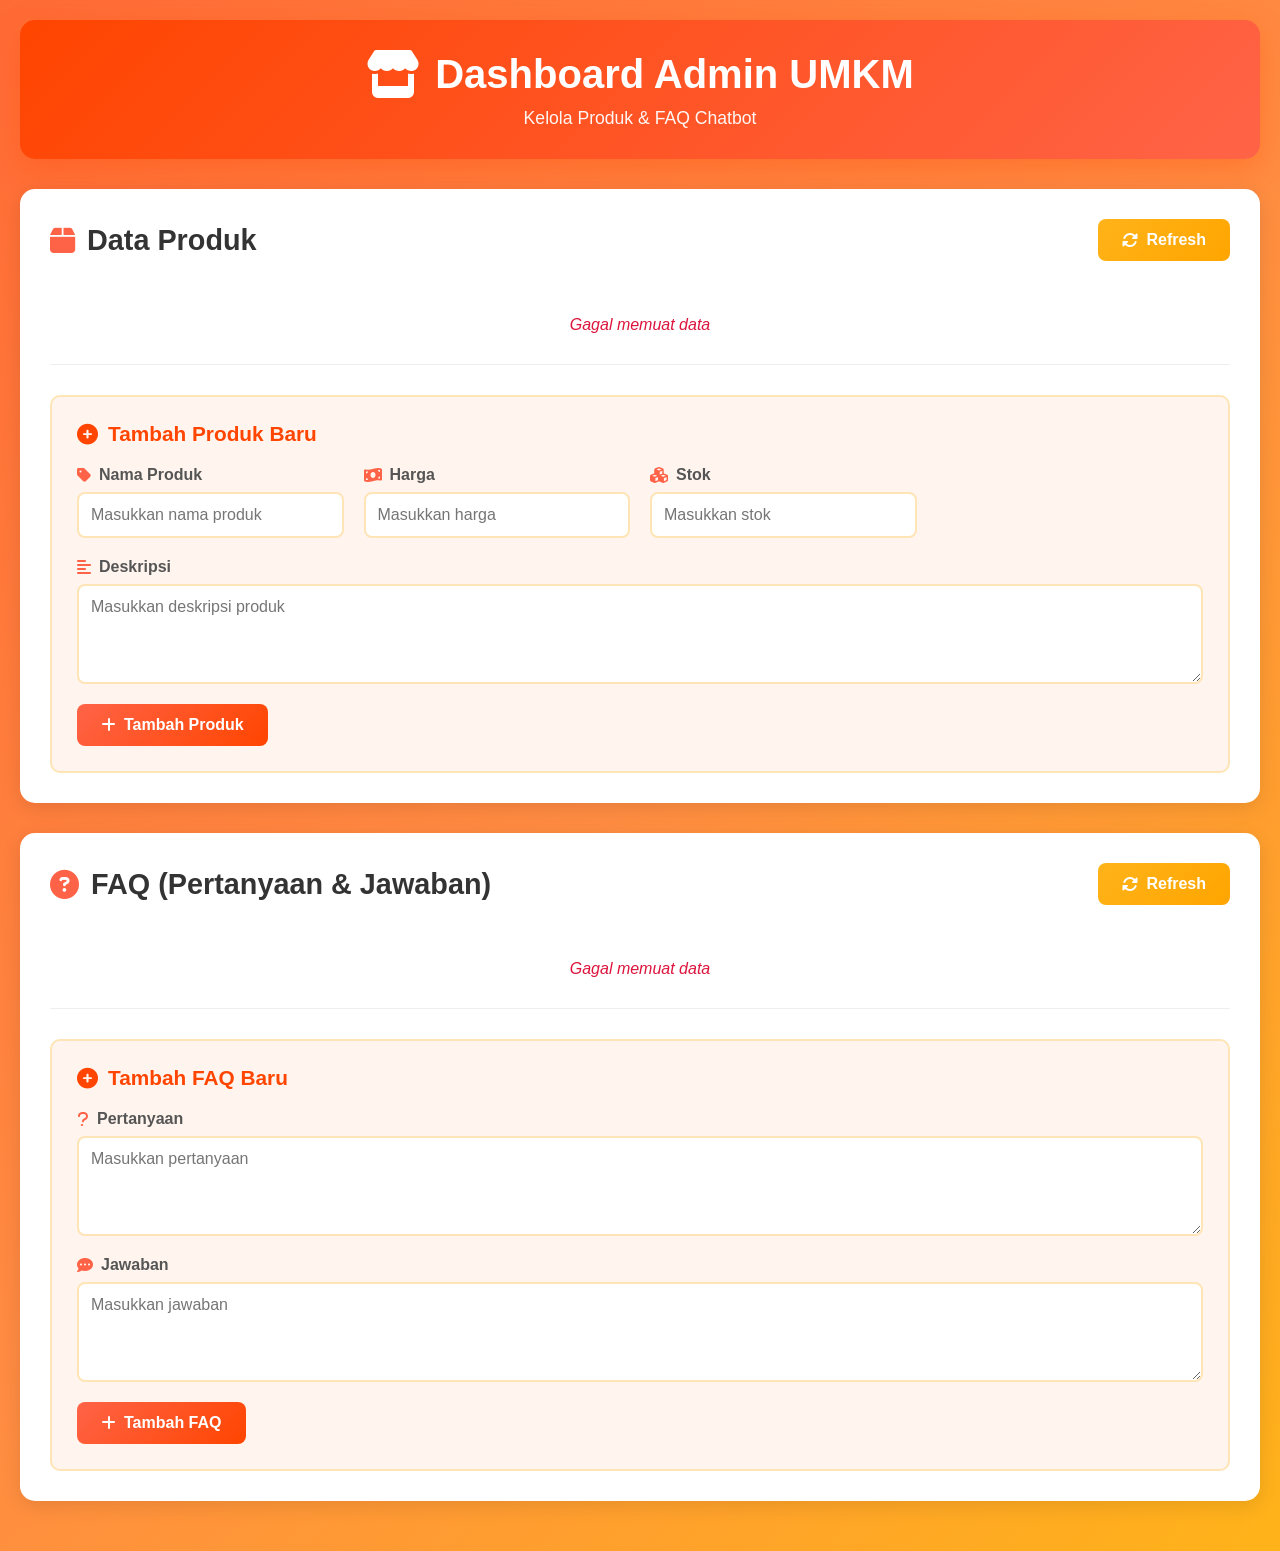
==== web/dashboard.html @ 99bf6e07 "commit" ====
<!DOCTYPE html>
<html lang="id">

<head>
    <meta charset="UTF-8">
    <meta name="viewport" content="width=device-width, initial-scale=1.0">
    <title>Dashboard Admin UMKM</title>
    <link rel="stylesheet" href="/web/static/style.css">
    <link rel="stylesheet" href="https://cdnjs.cloudflare.com/ajax/libs/font-awesome/6.4.0/css/all.min.css">
</head>

<body>
    <div class="container">
        <header class="header">
            <div class="header-content">
                <i class="fas fa-store"></i>
                <h1>Dashboard Admin UMKM</h1>
            </div>
            <p class="subtitle">Kelola Produk & FAQ Chatbot</p>
        </header>

        <!-- PRODUK -->
        <div class="card">
            <div class="card-header">
                <div class="card-title">
                    <i class="fas fa-box"></i>
                    <h2>Data Produk</h2>
                </div>
                <button class="btn btn-refresh" onclick="loadProduk()">
                    <i class="fas fa-sync-alt"></i> Refresh
                </button>
            </div>

            <div class="table-container">
                <table id="produkTable"></table>
            </div>

            <div class="form-section">
                <h3><i class="fas fa-plus-circle"></i> Tambah Produk Baru</h3>
                <div class="form-grid">
                    <div class="form-group">
                        <label><i class="fas fa-tag"></i> Nama Produk</label>
                        <input id="p_nama" type="text" placeholder="Masukkan nama produk">
                    </div>
                    <div class="form-group">
                        <label><i class="fas fa-money-bill-wave"></i> Harga</label>
                        <input id="p_harga" type="number" placeholder="Masukkan harga">
                    </div>
                    <div class="form-group">
                        <label><i class="fas fa-cubes"></i> Stok</label>
                        <input id="p_stok" type="number" placeholder="Masukkan stok">
                    </div>
                    <div class="form-group full-width">
                        <label><i class="fas fa-align-left"></i> Deskripsi</label>
                        <textarea id="p_desc" placeholder="Masukkan deskripsi produk"></textarea>
                    </div>
                </div>
                <button class="btn btn-primary" onclick="tambahProduk()">
                    <i class="fas fa-plus"></i> Tambah Produk
                </button>
            </div>
        </div>

        <!-- FAQ -->
        <div class="card">
            <div class="card-header">
                <div class="card-title">
                    <i class="fas fa-question-circle"></i>
                    <h2>FAQ (Pertanyaan & Jawaban)</h2>
                </div>
                <button class="btn btn-refresh" onclick="loadFAQ()">
                    <i class="fas fa-sync-alt"></i> Refresh
                </button>
            </div>

            <div class="table-container">
                <table id="faqTable"></table>
            </div>

            <div class="form-section">
                <h3><i class="fas fa-plus-circle"></i> Tambah FAQ Baru</h3>
                <div class="form-grid">
                    <div class="form-group full-width">
                        <label><i class="fas fa-question"></i> Pertanyaan</label>
                        <textarea id="f_q" placeholder="Masukkan pertanyaan"></textarea>
                    </div>
                    <div class="form-group full-width">
                        <label><i class="fas fa-comment-dots"></i> Jawaban</label>
                        <textarea id="f_a" placeholder="Masukkan jawaban"></textarea>
                    </div>
                </div>
                <button class="btn btn-primary" onclick="tambahFAQ()">
                    <i class="fas fa-plus"></i> Tambah FAQ
                </button>
            </div>
        </div>
    </div>

    <script>
        // Load data on page load
        window.addEventListener('DOMContentLoaded', () => {
            loadProduk();
            loadFAQ();
        });

        function loadProduk() {
            fetch("/admin/get")
                .then(r => r.json())
                .then(data => {
                    let table = `<thead>
                        <tr>
                            <th><i class="fas fa-tag"></i> Nama</th>
                            <th><i class="fas fa-money-bill-wave"></i> Harga</th>
                            <th><i class="fas fa-cubes"></i> Stok</th>
                            <th><i class="fas fa-align-left"></i> Deskripsi</th>
                            <th><i class="fas fa-cog"></i> Aksi</th>
                        </tr>
                    </thead><tbody>`;

                    if (data.produk && data.produk.length > 0) {
                        data.produk.forEach((p, i) => {
                            table += `
                            <tr>
                                <td data-label="Nama">${p.nama}</td>
                                <td data-label="Harga">Rp ${parseInt(p.harga).toLocaleString('id-ID')}</td>
                                <td data-label="Stok">${p.stok}</td>
                                <td data-label="Deskripsi">${p.deskripsi}</td>
                                <td data-label="Aksi">
                                    <button onclick="hapusProduk(${i})" class="btn btn-delete">
                                        <i class="fas fa-trash"></i> Hapus
                                    </button>
                                </td>
                            </tr>`;
                        });
                    } else {
                        table += `<tr><td colspan="5" class="no-data">Belum ada data produk</td></tr>`;
                    }

                    table += `</tbody>`;
                    document.getElementById("produkTable").innerHTML = table;
                })
                .catch(err => {
                    console.error('Error loading produk:', err);
                    document.getElementById("produkTable").innerHTML = 
                        '<tbody><tr><td colspan="5" class="error-data">Gagal memuat data</td></tr></tbody>';
                });
        }

        function tambahProduk() {
            const nama = document.getElementById("p_nama").value;
            const harga = document.getElementById("p_harga").value;
            const stok = document.getElementById("p_stok").value;
            const deskripsi = document.getElementById("p_desc").value;

            if (!nama || !harga || !stok || !deskripsi) {
                alert('Semua field harus diisi!');
                return;
            }

            fetch("/admin/save", {
                method: "POST",
                headers: { "Content-Type": "application/json" },
                body: JSON.stringify({
                    add_produk: { nama, harga, stok, deskripsi }
                })
            }).then(() => {
                loadProduk();
                // Clear form
                document.getElementById("p_nama").value = '';
                document.getElementById("p_harga").value = '';
                document.getElementById("p_stok").value = '';
                document.getElementById("p_desc").value = '';
            });
        }

        function hapusProduk(i) {
            if (confirm('Apakah Anda yakin ingin menghapus produk ini?')) {
                fetch("/admin/save", {
                    method: "POST",
                    headers: { "Content-Type": "application/json" },
                    body: JSON.stringify({ delete_produk: i })
                }).then(() => loadProduk());
            }
        }

        function loadFAQ() {
            fetch("/admin/get")
                .then(r => r.json())
                .then(data => {
                    let table = `<thead>
                        <tr>
                            <th><i class="fas fa-question"></i> Pertanyaan</th>
                            <th><i class="fas fa-comment-dots"></i> Jawaban</th>
                            <th><i class="fas fa-cog"></i> Aksi</th>
                        </tr>
                    </thead><tbody>`;

                    if (data.faq && data.faq.length > 0) {
                        data.faq.forEach((f, i) => {
                            table += `
                            <tr>
                                <td data-label="Pertanyaan">${f.q}</td>
                                <td data-label="Jawaban">${f.a}</td>
                                <td data-label="Aksi">
                                    <button onclick="hapusFAQ(${i})" class="btn btn-delete">
                                        <i class="fas fa-trash"></i> Hapus
                                    </button>
                                </td>
                            </tr>`;
                        });
                    } else {
                        table += `<tr><td colspan="3" class="no-data">Belum ada data FAQ</td></tr>`;
                    }

                    table += `</tbody>`;
                    document.getElementById("faqTable").innerHTML = table;
                })
                .catch(err => {
                    console.error('Error loading FAQ:', err);
                    document.getElementById("faqTable").innerHTML = 
                        '<tbody><tr><td colspan="3" class="error-data">Gagal memuat data</td></tr></tbody>';
                });
        }

        function tambahFAQ() {
            const q = document.getElementById("f_q").value;
            const a = document.getElementById("f_a").value;

            if (!q || !a) {
                alert('Pertanyaan dan jawaban harus diisi!');
                return;
            }

            fetch("/admin/save", {
                method: "POST",
                headers: { "Content-Type": "application/json" },
                body: JSON.stringify({
                    add_faq: { q, a }
                })
            }).then(() => {
                loadFAQ();
                // Clear form
                document.getElementById("f_q").value = '';
                document.getElementById("f_a").value = '';
            });
        }

        function hapusFAQ(i) {
            if (confirm('Apakah Anda yakin ingin menghapus FAQ ini?')) {
                fetch("/admin/save", {
                    method: "POST",
                    headers: { "Content-Type": "application/json" },
                    body: JSON.stringify({ delete_faq: i })
                }).then(() => loadFAQ());
            }
        }
    </script>
</body>

</html>
---- web/static/style.css ----
/* ========================================
   GLOBAL STYLES
   ======================================== */
* {
    margin: 0;
    padding: 0;
    box-sizing: border-box;
}

body {
    font-family: 'Segoe UI', Tahoma, Geneva, Verdana, sans-serif;
    background: linear-gradient(135deg, #FF6B35 0%, #FF8C42 50%, #FFB319 100%);
    min-height: 100vh;
    padding: 20px;
}

/* ========================================
   DASHBOARD ADMIN STYLES
   ======================================== */
.container {
    max-width: 1400px;
    margin: 0 auto;
}

/* Header Dashboard */
.header {
    background: linear-gradient(135deg, #FF4500, #FF6347);
    color: white;
    padding: 30px;
    border-radius: 15px;
    margin-bottom: 30px;
    box-shadow: 0 10px 30px rgba(255, 69, 0, 0.3);
    text-align: center;
}

.header-content {
    display: flex;
    align-items: center;
    justify-content: center;
    gap: 15px;
    margin-bottom: 10px;
}

.header-content i {
    font-size: 3rem;
}

.header h1 {
    font-size: 2.5rem;
    font-weight: 700;
}

.subtitle {
    font-size: 1.1rem;
    opacity: 0.95;
    margin-top: 5px;
}

/* Card */
.card {
    background: white;
    border-radius: 15px;
    padding: 30px;
    margin-bottom: 30px;
    box-shadow: 0 5px 20px rgba(0, 0, 0, 0.1);
    transition: transform 0.3s ease, box-shadow 0.3s ease;
}

.card:hover {
    transform: translateY(-5px);
    box-shadow: 0 10px 30px rgba(255, 107, 53, 0.2);
}

.card-header {
    display: flex;
    justify-content: space-between;
    align-items: center;
    margin-bottom: 25px;
    flex-wrap: wrap;
    gap: 15px;
}

.card-title {
    display: flex;
    align-items: center;
    gap: 12px;
}

.card-title i {
    font-size: 1.8rem;
    color: #FF6347;
}

.card-title h2 {
    font-size: 1.8rem;
    color: #333;
    font-weight: 600;
}

/* Buttons */
.btn {
    padding: 12px 24px;
    border: none;
    border-radius: 8px;
    font-size: 1rem;
    font-weight: 600;
    cursor: pointer;
    transition: all 0.3s ease;
    display: inline-flex;
    align-items: center;
    gap: 8px;
}

.btn:hover {
    transform: translateY(-2px);
    box-shadow: 0 5px 15px rgba(0, 0, 0, 0.2);
}

.btn-primary {
    background: linear-gradient(135deg, #FF6347, #FF4500);
    color: white;
}

.btn-primary:hover {
    background: linear-gradient(135deg, #FF4500, #DC143C);
}

.btn-refresh {
    background: linear-gradient(135deg, #FFB319, #FFA500);
    color: white;
}

.btn-refresh:hover {
    background: linear-gradient(135deg, #FFA500, #FF8C00);
}

.btn-delete {
    background: linear-gradient(135deg, #DC143C, #B22222);
    color: white;
    padding: 8px 16px;
    font-size: 0.9rem;
}

.btn-delete:hover {
    background: linear-gradient(135deg, #B22222, #8B0000);
}

/* Table */
.table-container {
    overflow-x: auto;
    margin-bottom: 30px;
}

table {
    width: 100%;
    border-collapse: collapse;
    background: white;
}

thead {
    background: linear-gradient(135deg, #FF6347, #FF8C42);
    color: white;
}

thead th {
    padding: 15px;
    text-align: left;
    font-weight: 600;
    font-size: 1rem;
}

tbody tr {
    border-bottom: 1px solid #eee;
    transition: background 0.3s ease;
}

tbody tr:hover {
    background: #FFF5EE;
}

tbody td {
    padding: 15px;
    color: #333;
}

.no-data, .error-data {
    text-align: center;
    padding: 30px !important;
    color: #999;
    font-style: italic;
}

.error-data {
    color: #DC143C;
}

/* Form Section */
.form-section {
    background: #FFF5EE;
    padding: 25px;
    border-radius: 10px;
    border: 2px solid #FFE4B5;
}

.form-section h3 {
    color: #FF4500;
    margin-bottom: 20px;
    font-size: 1.3rem;
    display: flex;
    align-items: center;
    gap: 10px;
}

.form-grid {
    display: grid;
    grid-template-columns: repeat(auto-fit, minmax(250px, 1fr));
    gap: 20px;
    margin-bottom: 20px;
}

.form-group {
    display: flex;
    flex-direction: column;
}

.form-group.full-width {
    grid-column: 1 / -1;
}

.form-group label {
    font-weight: 600;
    margin-bottom: 8px;
    color: #555;
    display: flex;
    align-items: center;
    gap: 8px;
}

.form-group label i {
    color: #FF6347;
}

input[type="text"],
input[type="number"],
textarea {
    padding: 12px;
    border: 2px solid #FFE4B5;
    border-radius: 8px;
    font-size: 1rem;
    font-family: inherit;
    transition: all 0.3s ease;
}

input[type="text"]:focus,
input[type="number"]:focus,
textarea:focus {
    outline: none;
    border-color: #FF6347;
    box-shadow: 0 0 0 3px rgba(255, 99, 71, 0.1);
}

textarea {
    min-height: 100px;
    resize: vertical;
}

/* ========================================
   CHATBOT STYLES
   ======================================== */

/* Chatbot Body Override */
body.chatbot-page {
    display: flex;
    justify-content: center;
    align-items: center;
    padding: 20px;
}

/* Chat Container */
.chat-container {
    width: 100%;
    max-width: 800px;
    height: 85vh;
    min-height: 600px;
    background: white;
    border-radius: 20px;
    box-shadow: 0 20px 60px rgba(0, 0, 0, 0.3);
    display: flex;
    flex-direction: column;
    overflow: hidden;
    animation: slideUp 0.5s ease;
}

@keyframes slideUp {
    from {
        opacity: 0;
        transform: translateY(30px);
    }
    to {
        opacity: 1;
        transform: translateY(0);
    }
}

/* Chat Header */
.chat-header {
    background: linear-gradient(135deg, #FF4500, #FF6347);
    color: white;
    padding: 20px 25px;
    display: flex;
    justify-content: space-between;
    align-items: center;
    box-shadow: 0 2px 10px rgba(0, 0, 0, 0.1);
}

.chat-header .header-content {
    display: flex;
    align-items: center;
    gap: 15px;
    margin-bottom: 0;
}

.bot-avatar {
    width: 50px;
    height: 50px;
    background: white;
    color: #FF4500;
    border-radius: 50%;
    display: flex;
    align-items: center;
    justify-content: center;
    font-size: 1.5rem;
    box-shadow: 0 3px 10px rgba(0, 0, 0, 0.2);
}

.header-info h2 {
    font-size: 1.4rem;
    font-weight: 600;
    margin-bottom: 3px;
}

.status {
    font-size: 0.85rem;
    display: flex;
    align-items: center;
    gap: 6px;
    opacity: 0.95;
}

.status-indicator {
    width: 8px;
    height: 8px;
    background: #00FF7F;
    border-radius: 50%;
    animation: pulse 2s infinite;
}

@keyframes pulse {
    0%, 100% {
        opacity: 1;
    }
    50% {
        opacity: 0.5;
    }
}

.btn-menu {
    background: rgba(255, 255, 255, 0.2);
    border: none;
    color: white;
    width: 40px;
    height: 40px;
    border-radius: 50%;
    cursor: pointer;
    display: flex;
    align-items: center;
    justify-content: center;
    transition: all 0.3s ease;
}

.btn-menu:hover {
    background: rgba(255, 255, 255, 0.3);
    transform: scale(1.1);
}

/* Menu Dropdown */
.menu-dropdown {
    position: absolute;
    top: 80px;
    right: 30px;
    background: white;
    border-radius: 10px;
    box-shadow: 0 5px 20px rgba(0, 0, 0, 0.2);
    overflow: hidden;
    opacity: 0;
    visibility: hidden;
    transform: translateY(-10px);
    transition: all 0.3s ease;
    z-index: 1000;
}

.menu-dropdown.show {
    opacity: 1;
    visibility: visible;
    transform: translateY(0);
}

.menu-dropdown button {
    display: block;
    width: 100%;
    padding: 12px 20px;
    border: none;
    background: white;
    color: #333;
    text-align: left;
    cursor: pointer;
    transition: background 0.3s ease;
    font-size: 0.95rem;
}

.menu-dropdown button:hover {
    background: #FFF5EE;
    color: #FF4500;
}

.menu-dropdown button i {
    margin-right: 10px;
    width: 20px;
}

/* Chatbox */
.chatbox {
    flex: 1;
    padding: 20px;
    overflow-y: auto;
    background: #F8F9FA;
    display: flex;
    flex-direction: column;
    gap: 15px;
}

.chatbox::-webkit-scrollbar {
    width: 8px;
}

.chatbox::-webkit-scrollbar-track {
    background: #f1f1f1;
}

.chatbox::-webkit-scrollbar-thumb {
    background: linear-gradient(135deg, #FF6347, #FFB319);
    border-radius: 10px;
}

/* Welcome Message */
.welcome-message {
    background: white;
    border-radius: 15px;
    padding: 30px;
    text-align: center;
    box-shadow: 0 3px 15px rgba(0, 0, 0, 0.1);
    margin: auto;
    max-width: 500px;
}

.welcome-icon {
    width: 80px;
    height: 80px;
    background: linear-gradient(135deg, #FF6347, #FFB319);
    color: white;
    border-radius: 50%;
    display: flex;
    align-items: center;
    justify-content: center;
    font-size: 2.5rem;
    margin: 0 auto 20px;
}

.welcome-message h3 {
    color: #333;
    font-size: 1.5rem;
    margin-bottom: 10px;
}

.welcome-message p {
    color: #666;
    margin-bottom: 20px;
    line-height: 1.6;
}

.quick-questions {
    display: flex;
    flex-wrap: wrap;
    gap: 10px;
    justify-content: center;
    margin-top: 20px;
}

.quick-btn {
    background: linear-gradient(135deg, #FFB319, #FFA500);
    color: white;
    border: none;
    padding: 10px 20px;
    border-radius: 25px;
    cursor: pointer;
    font-size: 0.9rem;
    font-weight: 600;
    display: flex;
    align-items: center;
    gap: 8px;
    transition: all 0.3s ease;
}

.quick-btn:hover {
    background: linear-gradient(135deg, #FFA500, #FF8C00);
    transform: translateY(-2px);
    box-shadow: 0 5px 15px rgba(255, 140, 0, 0.3);
}

/* Messages */
.msg-user, .msg-bot {
    display: flex;
    gap: 10px;
    max-width: 80%;
    animation: messageSlide 0.3s ease;
}

@keyframes messageSlide {
    from {
        opacity: 0;
        transform: translateY(10px);
    }
    to {
        opacity: 1;
        transform: translateY(0);
    }
}

.msg-user {
    align-self: flex-end;
    flex-direction: row-reverse;
}

.msg-bot {
    align-self: flex-start;
}

.message-avatar {
    width: 35px;
    height: 35px;
    background: linear-gradient(135deg, #FF6347, #FFB319);
    color: white;
    border-radius: 50%;
    display: flex;
    align-items: center;
    justify-content: center;
    font-size: 1rem;
    flex-shrink: 0;
}

.message-content {
    background: white;
    padding: 12px 18px;
    border-radius: 15px;
    box-shadow: 0 2px 5px rgba(0, 0, 0, 0.1);
    word-wrap: break-word;
    line-height: 1.5;
}

.msg-user .message-content {
    background: linear-gradient(135deg, #FF6347, #FF8C42);
    color: white;
    border-bottom-right-radius: 5px;
}

.msg-bot .message-content {
    border-bottom-left-radius: 5px;
}

.message-time {
    font-size: 0.7rem;
    color: #999;
    margin-top: 5px;
    padding: 0 10px;
}

/* Typing Indicator */
.typing-indicator {
    padding: 0 20px;
}

.typing-dots {
    background: white;
    padding: 15px 20px;
    border-radius: 15px;
    border-bottom-left-radius: 5px;
    display: inline-flex;
    gap: 5px;
}

.typing-dots span {
    width: 8px;
    height: 8px;
    background: #FF6347;
    border-radius: 50%;
    animation: typing 1.4s infinite;
}

.typing-dots span:nth-child(2) {
    animation-delay: 0.2s;
}

.typing-dots span:nth-child(3) {
    animation-delay: 0.4s;
}

@keyframes typing {
    0%, 60%, 100% {
        transform: translateY(0);
        opacity: 0.7;
    }
    30% {
        transform: translateY(-10px);
        opacity: 1;
    }
}

/* Input Area */
.input-area {
    padding: 20px 25px;
    background: white;
    border-top: 1px solid #eee;
    display: flex;
    gap: 10px;
    align-items: center;
}

.btn-attach {
    background: transparent;
    border: none;
    color: #999;
    font-size: 1.3rem;
    cursor: pointer;
    transition: all 0.3s ease;
    padding: 8px;
}

.btn-attach:hover {
    color: #FF6347;
    transform: scale(1.1);
}

#message {
    flex: 1;
    padding: 15px 20px;
    border: 2px solid #eee;
    border-radius: 25px;
    font-size: 1rem;
    font-family: inherit;
    transition: all 0.3s ease;
}

#message:focus {
    outline: none;
    border-color: #FF6347;
    box-shadow: 0 0 0 3px rgba(255, 99, 71, 0.1);
}

.btn-send {
    width: 50px;
    height: 50px;
    background: linear-gradient(135deg, #FF4500, #FF6347);
    color: white;
    border: none;
    border-radius: 50%;
    font-size: 1.2rem;
    cursor: pointer;
    transition: all 0.3s ease;
    display: flex;
    align-items: center;
    justify-content: center;
}

.btn-send:hover {
    background: linear-gradient(135deg, #FF6347, #FF4500);
    transform: scale(1.1);
    box-shadow: 0 5px 15px rgba(255, 69, 0, 0.3);
}

.btn-send:active {
    transform: scale(0.95);
}

/* ========================================
   RESPONSIVE DESIGN
   ======================================== */

/* Dashboard Responsive */
@media (max-width: 768px) {
    body {
        padding: 10px;
    }

    .header h1 {
        font-size: 1.8rem;
    }

    .header-content i {
        font-size: 2rem;
    }

    .subtitle {
        font-size: 0.95rem;
    }

    .card {
        padding: 20px;
    }

    .card-title h2 {
        font-size: 1.4rem;
    }

    .card-header {
        flex-direction: column;
        align-items: stretch;
    }

    .btn {
        width: 100%;
        justify-content: center;
    }

    /* Responsive Table */
    table {
        border: 0;
    }

    table thead {
        display: none;
    }

    table tbody tr {
        display: block;
        margin-bottom: 15px;
        border: 2px solid #FFE4B5;
        border-radius: 8px;
        padding: 10px;
    }

    table tbody td {
        display: block;
        text-align: right;
        padding: 10px;
        border-bottom: 1px solid #eee;
    }

    table tbody td:last-child {
        border-bottom: 0;
    }

    table tbody td::before {
        content: attr(data-label);
        float: left;
        font-weight: 600;
        color: #FF4500;
    }

    .form-grid {
        grid-template-columns: 1fr;
    }
}

/* Chatbot Responsive */
@media (max-width: 768px) {
    body.chatbot-page {
        padding: 0;
    }

    .chat-container {
        height: 100vh;
        max-height: 100vh;
        border-radius: 0;
    }

    .chat-header {
        padding: 15px 20px;
        border-radius: 0;
    }

    .bot-avatar {
        width: 45px;
        height: 45px;
        font-size: 1.3rem;
    }

    .header-info h2 {
        font-size: 1.2rem;
    }

    .menu-dropdown {
        right: 20px;
    }

    .chatbox {
        padding: 15px;
    }

    .welcome-message {
        padding: 20px;
    }

    .welcome-icon {
        width: 60px;
        height: 60px;
        font-size: 2rem;
    }

    .quick-btn {
        font-size: 0.85rem;
        padding: 8px 16px;
    }

    .msg-user, .msg-bot {
        max-width: 85%;
    }

    .input-area {
        padding: 15px;
    }

    #message {
        padding: 12px 18px;
        font-size: 0.95rem;
    }

    .btn-send {
        width: 45px;
        height: 45px;
        font-size: 1.1rem;
    }
}

@media (max-width: 480px) {
    .header h1 {
        font-size: 1.5rem;
    }

    .header-content {
        flex-direction: column;
        gap: 10px;
    }

    .card-title {
        flex-direction: column;
        text-align: center;
    }

    .form-section {
        padding: 15px;
    }

    /* Chatbot specific */
    .msg-user, .msg-bot {
        max-width: 90%;
    }

    .message-avatar {
        width: 30px;
        height: 30px;
        font-size: 0.9rem;
    }

    .welcome-message h3 {
        font-size: 1.3rem;
    }

    .quick-questions {
        flex-direction: column;
    }

    .quick-btn {
        width: 100%;
        justify-content: center;
    }
}

/* ========================================
   ANIMATIONS
   ======================================== */
@keyframes fadeIn {
    from {
        opacity: 0;
        transform: translateY(20px);
    }
    to {
        opacity: 1;
        transform: translateY(0);
    }
}

.card {
    animation: fadeIn 0.5s ease;
}

/* ========================================
   SCROLLBAR STYLING
   ======================================== */
::-webkit-scrollbar {
    width: 10px;
    height: 10px;
}

::-webkit-scrollbar-track {
    background: #f1f1f1;
    border-radius: 10px;
}

::-webkit-scrollbar-thumb {
    background: linear-gradient(135deg, #FF6347, #FFB319);
    border-radius: 10px;
}

::-webkit-scrollbar-thumb:hover {
    background: linear-gradient(135deg, #FF4500, #FFA500);
}

/* ========================================
   DARK MODE SUPPORT (OPTIONAL)
   ======================================== */
@media (prefers-color-scheme: dark) {
    .chatbox {
        background: #1a1a1a;
    }

    .msg-bot .message-content {
        background: #2d2d2d;
        color: #ffffff;
    }

    .welcome-message {
        background: #2d2d2d;
        color: white;
    }

    .welcome-message h3 {
        color: white;
    }

    .welcome-message p {
        color: #ccc;
    }
}
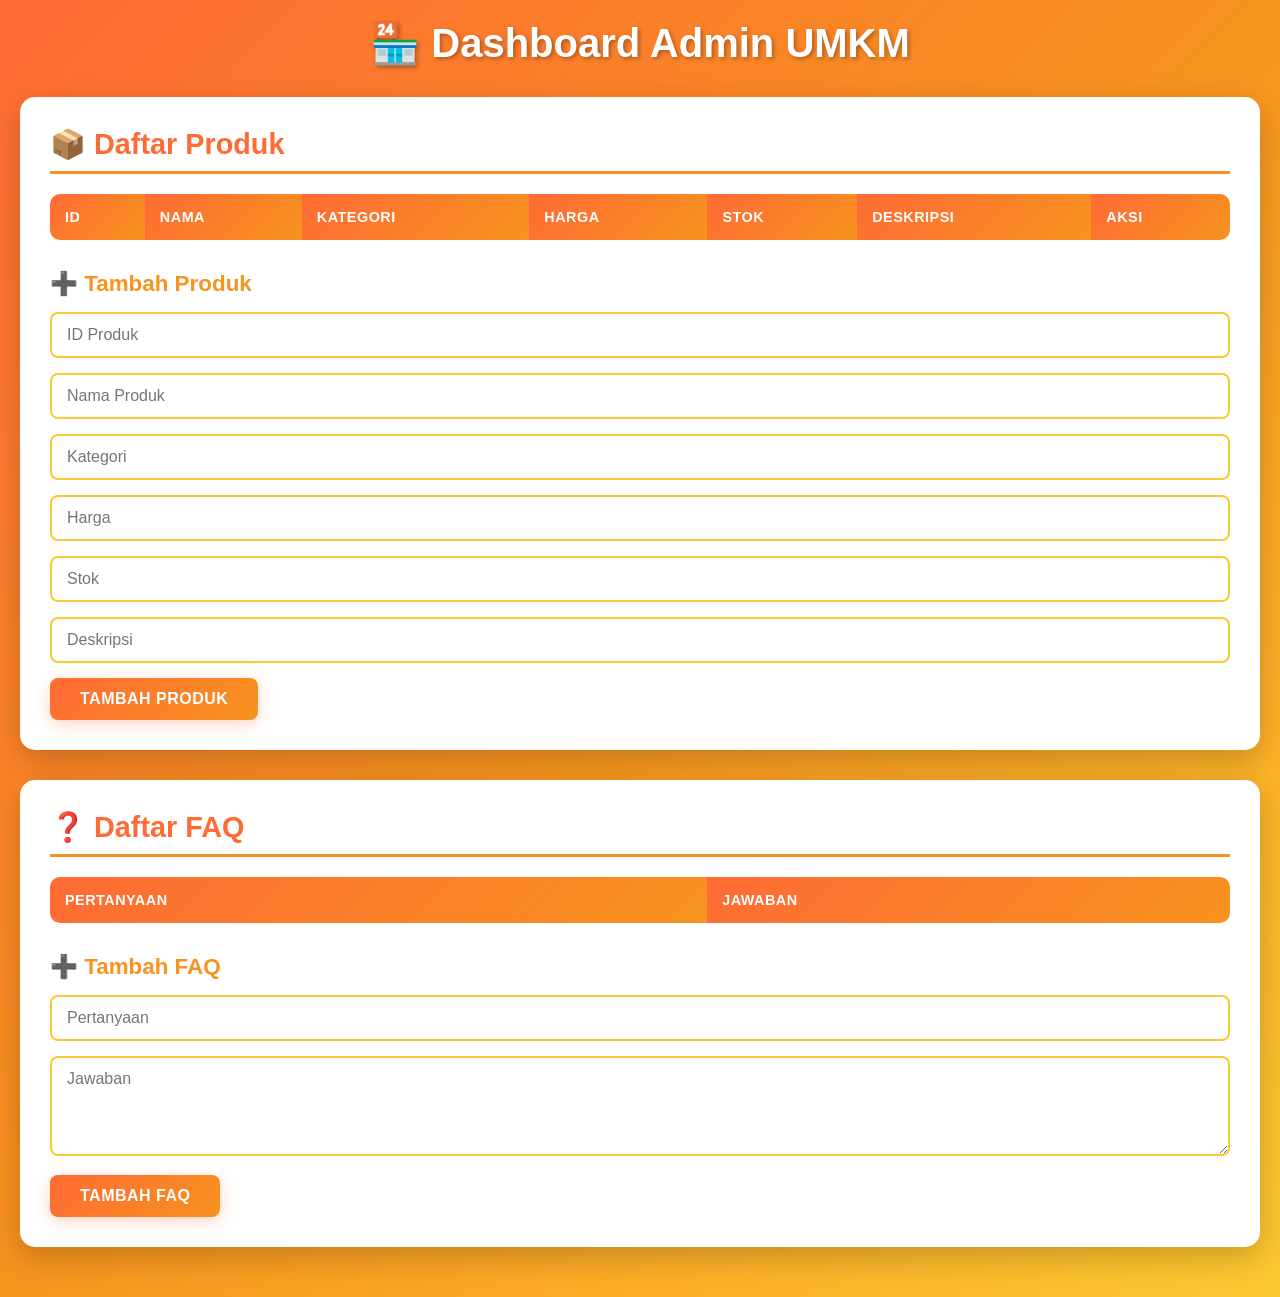
==== commit 6a13b6e1: "commit" ====
--- a/web/dashboard.html
+++ b/web/dashboard.html
@@ -2,259 +2,327 @@
 <html lang="id">
 
 <head>
-    <meta charset="UTF-8">
-    <meta name="viewport" content="width=device-width, initial-scale=1.0">
+    <meta charset="UTF-8" />
+    <meta name="viewport" content="width=device-width, initial-scale=1.0" />
     <title>Dashboard Admin UMKM</title>
-    <link rel="stylesheet" href="/web/static/style.css">
-    <link rel="stylesheet" href="https://cdnjs.cloudflare.com/ajax/libs/font-awesome/6.4.0/css/all.min.css">
+    <style>
+        * {
+            margin: 0;
+            padding: 0;
+            box-sizing: border-box;
+        }
+
+        body {
+            font-family: 'Segoe UI', Tahoma, Geneva, Verdana, sans-serif;
+            background: linear-gradient(135deg, #ff6b35 0%, #f7931e 50%, #fdc830 100%);
+            min-height: 100vh;
+            padding: 20px;
+        }
+
+        h1 {
+            text-align: center;
+            color: #fff;
+            font-size: 2.5em;
+            margin-bottom: 30px;
+            text-shadow: 2px 2px 4px rgba(0, 0, 0, 0.3);
+        }
+
+        .box {
+            background: #fff;
+            border-radius: 15px;
+            padding: 30px;
+            margin-bottom: 30px;
+            box-shadow: 0 10px 30px rgba(0, 0, 0, 0.2);
+            animation: fadeIn 0.5s ease-in;
+        }
+
+        @keyframes fadeIn {
+            from {
+                opacity: 0;
+                transform: translateY(20px);
+            }
+            to {
+                opacity: 1;
+                transform: translateY(0);
+            }
+        }
+
+        h2 {
+            color: #ff6b35;
+            margin-bottom: 20px;
+            font-size: 1.8em;
+            border-bottom: 3px solid #f7931e;
+            padding-bottom: 10px;
+        }
+
+        h3 {
+            color: #f7931e;
+            margin-top: 30px;
+            margin-bottom: 15px;
+            font-size: 1.4em;
+        }
+
+        table {
+            width: 100%;
+            border-collapse: collapse;
+            margin-bottom: 20px;
+            overflow: hidden;
+            border-radius: 10px;
+        }
+
+        th {
+            background: linear-gradient(135deg, #ff6b35, #f7931e);
+            color: white;
+            padding: 15px;
+            text-align: left;
+            font-weight: 600;
+            text-transform: uppercase;
+            font-size: 0.9em;
+            letter-spacing: 0.5px;
+        }
+
+        td {
+            padding: 12px 15px;
+            border-bottom: 1px solid #f0f0f0;
+            color: #333;
+        }
+
+        tr:hover {
+            background-color: #fff5e6;
+            transition: background-color 0.3s ease;
+        }
+
+        tr:last-child td {
+            border-bottom: none;
+        }
+
+        input, textarea {
+            width: 100%;
+            padding: 12px 15px;
+            margin-bottom: 15px;
+            border: 2px solid #fdc830;
+            border-radius: 8px;
+            font-size: 1em;
+            transition: all 0.3s ease;
+            font-family: 'Segoe UI', Tahoma, Geneva, Verdana, sans-serif;
+        }
+
+        input:focus, textarea:focus {
+            outline: none;
+            border-color: #ff6b35;
+            box-shadow: 0 0 10px rgba(255, 107, 53, 0.3);
+        }
+
+        textarea {
+            min-height: 100px;
+            resize: vertical;
+        }
+
+        button {
+            background: linear-gradient(135deg, #ff6b35, #f7931e);
+            color: white;
+            border: none;
+            padding: 12px 30px;
+            border-radius: 8px;
+            font-size: 1em;
+            font-weight: 600;
+            cursor: pointer;
+            transition: all 0.3s ease;
+            text-transform: uppercase;
+            letter-spacing: 0.5px;
+            box-shadow: 0 4px 15px rgba(255, 107, 53, 0.3);
+        }
+
+        button:hover {
+            background: linear-gradient(135deg, #f7931e, #ff6b35);
+            transform: translateY(-2px);
+            box-shadow: 0 6px 20px rgba(255, 107, 53, 0.4);
+        }
+
+        button:active {
+            transform: translateY(0);
+        }
+
+        .delete-btn {
+            background: linear-gradient(135deg, #dc143c, #ff4757);
+            padding: 8px 20px;
+            font-size: 0.9em;
+        }
+
+        .delete-btn:hover {
+            background: linear-gradient(135deg, #ff4757, #dc143c);
+        }
+
+        @media (max-width: 768px) {
+            h1 {
+                font-size: 1.8em;
+            }
+
+            .box {
+                padding: 20px;
+            }
+
+            table {
+                font-size: 0.9em;
+            }
+
+            th, td {
+                padding: 10px 8px;
+            }
+        }
+    </style>
 </head>
 
 <body>
-    <div class="container">
-        <header class="header">
-            <div class="header-content">
-                <i class="fas fa-store"></i>
-                <h1>Dashboard Admin UMKM</h1>
-            </div>
-            <p class="subtitle">Kelola Produk & FAQ Chatbot</p>
-        </header>
-
-        <!-- PRODUK -->
-        <div class="card">
-            <div class="card-header">
-                <div class="card-title">
-                    <i class="fas fa-box"></i>
-                    <h2>Data Produk</h2>
-                </div>
-                <button class="btn btn-refresh" onclick="loadProduk()">
-                    <i class="fas fa-sync-alt"></i> Refresh
-                </button>
-            </div>
-
-            <div class="table-container">
-                <table id="produkTable"></table>
-            </div>
-
-            <div class="form-section">
-                <h3><i class="fas fa-plus-circle"></i> Tambah Produk Baru</h3>
-                <div class="form-grid">
-                    <div class="form-group">
-                        <label><i class="fas fa-tag"></i> Nama Produk</label>
-                        <input id="p_nama" type="text" placeholder="Masukkan nama produk">
-                    </div>
-                    <div class="form-group">
-                        <label><i class="fas fa-money-bill-wave"></i> Harga</label>
-                        <input id="p_harga" type="number" placeholder="Masukkan harga">
-                    </div>
-                    <div class="form-group">
-                        <label><i class="fas fa-cubes"></i> Stok</label>
-                        <input id="p_stok" type="number" placeholder="Masukkan stok">
-                    </div>
-                    <div class="form-group full-width">
-                        <label><i class="fas fa-align-left"></i> Deskripsi</label>
-                        <textarea id="p_desc" placeholder="Masukkan deskripsi produk"></textarea>
-                    </div>
-                </div>
-                <button class="btn btn-primary" onclick="tambahProduk()">
-                    <i class="fas fa-plus"></i> Tambah Produk
-                </button>
-            </div>
-        </div>
-
-        <!-- FAQ -->
-        <div class="card">
-            <div class="card-header">
-                <div class="card-title">
-                    <i class="fas fa-question-circle"></i>
-                    <h2>FAQ (Pertanyaan & Jawaban)</h2>
-                </div>
-                <button class="btn btn-refresh" onclick="loadFAQ()">
-                    <i class="fas fa-sync-alt"></i> Refresh
-                </button>
-            </div>
-
-            <div class="table-container">
-                <table id="faqTable"></table>
-            </div>
-
-            <div class="form-section">
-                <h3><i class="fas fa-plus-circle"></i> Tambah FAQ Baru</h3>
-                <div class="form-grid">
-                    <div class="form-group full-width">
-                        <label><i class="fas fa-question"></i> Pertanyaan</label>
-                        <textarea id="f_q" placeholder="Masukkan pertanyaan"></textarea>
-                    </div>
-                    <div class="form-group full-width">
-                        <label><i class="fas fa-comment-dots"></i> Jawaban</label>
-                        <textarea id="f_a" placeholder="Masukkan jawaban"></textarea>
-                    </div>
-                </div>
-                <button class="btn btn-primary" onclick="tambahFAQ()">
-                    <i class="fas fa-plus"></i> Tambah FAQ
-                </button>
-            </div>
-        </div>
+
+    <h1>🏪 Dashboard Admin UMKM</h1>
+
+    <!-- ==================== PRODUK ==================== -->
+
+    <div class="box">
+        <h2>📦 Daftar Produk</h2>
+        <table id="produkTable">
+            <tr>
+                <th>ID</th>
+                <th>Nama</th>
+                <th>Kategori</th>
+                <th>Harga</th>
+                <th>Stok</th>
+                <th>Deskripsi</th>
+                <th>Aksi</th>
+            </tr>
+        </table>
+
+        <h3>➕ Tambah Produk</h3>
+
+        <input id="in_id" placeholder="ID Produk">
+        <input id="in_nama" placeholder="Nama Produk">
+        <input id="in_kategori" placeholder="Kategori">
+        <input id="in_harga" type="number" placeholder="Harga">
+        <input id="in_stok" type="number" placeholder="Stok">
+        <input id="in_deskripsi" placeholder="Deskripsi">
+
+        <button onclick="addProduk()">Tambah Produk</button>
     </div>
 
+    <!-- ==================== FAQ ==================== -->
+
+    <div class="box">
+        <h2>❓ Daftar FAQ</h2>
+        <table id="faqTable">
+            <tr>
+                <th>Pertanyaan</th>
+                <th>Jawaban</th>
+            </tr>
+        </table>
+
+        <h3>➕ Tambah FAQ</h3>
+
+        <input id="in_tanya" placeholder="Pertanyaan">
+        <textarea id="in_jawab" placeholder="Jawaban"></textarea>
+
+        <button onclick="addFAQ()">Tambah FAQ</button>
+    </div>
+
     <script>
-        // Load data on page load
-        window.addEventListener('DOMContentLoaded', () => {
-            loadProduk();
-            loadFAQ();
-        });
-
+        // ==================== LOAD PRODUK LIST ====================
         function loadProduk() {
-            fetch("/admin/get")
-                .then(r => r.json())
+            fetch("/produk")
+                .then(res => res.json())
                 .then(data => {
-                    let table = `<thead>
-                        <tr>
-                            <th><i class="fas fa-tag"></i> Nama</th>
-                            <th><i class="fas fa-money-bill-wave"></i> Harga</th>
-                            <th><i class="fas fa-cubes"></i> Stok</th>
-                            <th><i class="fas fa-align-left"></i> Deskripsi</th>
-                            <th><i class="fas fa-cog"></i> Aksi</th>
-                        </tr>
-                    </thead><tbody>`;
-
-                    if (data.produk && data.produk.length > 0) {
-                        data.produk.forEach((p, i) => {
-                            table += `
-                            <tr>
-                                <td data-label="Nama">${p.nama}</td>
-                                <td data-label="Harga">Rp ${parseInt(p.harga).toLocaleString('id-ID')}</td>
-                                <td data-label="Stok">${p.stok}</td>
-                                <td data-label="Deskripsi">${p.deskripsi}</td>
-                                <td data-label="Aksi">
-                                    <button onclick="hapusProduk(${i})" class="btn btn-delete">
-                                        <i class="fas fa-trash"></i> Hapus
-                                    </button>
-                                </td>
-                            </tr>`;
-                        });
-                    } else {
-                        table += `<tr><td colspan="5" class="no-data">Belum ada data produk</td></tr>`;
-                    }
-
-                    table += `</tbody>`;
-                    document.getElementById("produkTable").innerHTML = table;
-                })
-                .catch(err => {
-                    console.error('Error loading produk:', err);
-                    document.getElementById("produkTable").innerHTML = 
-                        '<tbody><tr><td colspan="5" class="error-data">Gagal memuat data</td></tr></tbody>';
+                    let table = document.getElementById("produkTable");
+                    table.innerHTML = `
+                <tr>
+                    <th>ID</th><th>Nama</th><th>Kategori</th>
+                    <th>Harga</th><th>Stok</th><th>Deskripsi</th><th>Aksi</th>
+                </tr>
+            `;
+
+                    data.forEach(p => {
+                        table.innerHTML += `
+                    <tr>
+                        <td>${p.id}</td>
+                        <td>${p.nama}</td>
+                        <td>${p.kategori}</td>
+                        <td>${p.harga}</td>
+                        <td>${p.stok}</td>
+                        <td>${p.deskripsi}</td>
+                        <td>
+                            <button onclick="deleteProduk('${p.id}')" class="delete-btn">Hapus</button>
+                        </td>
+                    </tr>
+                `;
+                    });
                 });
         }
 
-        function tambahProduk() {
-            const nama = document.getElementById("p_nama").value;
-            const harga = document.getElementById("p_harga").value;
-            const stok = document.getElementById("p_stok").value;
-            const deskripsi = document.getElementById("p_desc").value;
-
-            if (!nama || !harga || !stok || !deskripsi) {
-                alert('Semua field harus diisi!');
-                return;
-            }
-
-            fetch("/admin/save", {
+        // ==================== TAMBAH PRODUK ====================
+        function addProduk() {
+            let body = {
+                id: document.getElementById("in_id").value,
+                nama: document.getElementById("in_nama").value,
+                kategori: document.getElementById("in_kategori").value,
+                harga: parseInt(document.getElementById("in_harga").value),
+                stok: parseInt(document.getElementById("in_stok").value),
+                deskripsi: document.getElementById("in_deskripsi").value
+            };
+
+            fetch("/add_product", {
                 method: "POST",
                 headers: { "Content-Type": "application/json" },
-                body: JSON.stringify({
-                    add_produk: { nama, harga, stok, deskripsi }
-                })
-            }).then(() => {
-                loadProduk();
-                // Clear form
-                document.getElementById("p_nama").value = '';
-                document.getElementById("p_harga").value = '';
-                document.getElementById("p_stok").value = '';
-                document.getElementById("p_desc").value = '';
-            });
-        }
-
-        function hapusProduk(i) {
-            if (confirm('Apakah Anda yakin ingin menghapus produk ini?')) {
-                fetch("/admin/save", {
-                    method: "POST",
-                    headers: { "Content-Type": "application/json" },
-                    body: JSON.stringify({ delete_produk: i })
-                }).then(() => loadProduk());
-            }
-        }
-
-        function loadFAQ() {
-            fetch("/admin/get")
-                .then(r => r.json())
-                .then(data => {
-                    let table = `<thead>
-                        <tr>
-                            <th><i class="fas fa-question"></i> Pertanyaan</th>
-                            <th><i class="fas fa-comment-dots"></i> Jawaban</th>
-                            <th><i class="fas fa-cog"></i> Aksi</th>
-                        </tr>
-                    </thead><tbody>`;
-
-                    if (data.faq && data.faq.length > 0) {
-                        data.faq.forEach((f, i) => {
-                            table += `
-                            <tr>
-                                <td data-label="Pertanyaan">${f.q}</td>
-                                <td data-label="Jawaban">${f.a}</td>
-                                <td data-label="Aksi">
-                                    <button onclick="hapusFAQ(${i})" class="btn btn-delete">
-                                        <i class="fas fa-trash"></i> Hapus
-                                    </button>
-                                </td>
-                            </tr>`;
-                        });
-                    } else {
-                        table += `<tr><td colspan="3" class="no-data">Belum ada data FAQ</td></tr>`;
-                    }
-
-                    table += `</tbody>`;
-                    document.getElementById("faqTable").innerHTML = table;
-                })
-                .catch(err => {
-                    console.error('Error loading FAQ:', err);
-                    document.getElementById("faqTable").innerHTML = 
-                        '<tbody><tr><td colspan="3" class="error-data">Gagal memuat data</td></tr></tbody>';
-                });
-        }
-
-        function tambahFAQ() {
-            const q = document.getElementById("f_q").value;
-            const a = document.getElementById("f_a").value;
-
-            if (!q || !a) {
-                alert('Pertanyaan dan jawaban harus diisi!');
-                return;
-            }
-
-            fetch("/admin/save", {
+                body: JSON.stringify(body)
+            }).then(() => loadProduk());
+        }
+
+        // ==================== HAPUS PRODUK ====================
+        function deleteProduk(id) {
+            fetch("/delete_product", {
                 method: "POST",
                 headers: { "Content-Type": "application/json" },
-                body: JSON.stringify({
-                    add_faq: { q, a }
-                })
-            }).then(() => {
-                loadFAQ();
-                // Clear form
-                document.getElementById("f_q").value = '';
-                document.getElementById("f_a").value = '';
-            });
-        }
-
-        function hapusFAQ(i) {
-            if (confirm('Apakah Anda yakin ingin menghapus FAQ ini?')) {
-                fetch("/admin/save", {
-                    method: "POST",
-                    headers: { "Content-Type": "application/json" },
-                    body: JSON.stringify({ delete_faq: i })
-                }).then(() => loadFAQ());
-            }
-        }
+                body: JSON.stringify({ id })
+            }).then(() => loadProduk());
+        }
+
+        // ==================== LOAD FAQ ====================
+        function loadFAQ() {
+            fetch("/faq")
+                .then(res => res.json())
+                .then(data => {
+                    let table = document.getElementById("faqTable");
+                    table.innerHTML = `
+                <tr><th>Pertanyaan</th><th>Jawaban</th></tr>
+            `;
+
+                    data.forEach(f => {
+                        table.innerHTML += `
+                    <tr>
+                        <td>${f.question}</td>
+                        <td>${f.answer}</td>
+                    </tr>
+                `;
+                    });
+                });
+        }
+
+        // ==================== TAMBAH FAQ ====================
+        function addFAQ() {
+            let body = {
+                question: document.getElementById("in_tanya").value,
+                answer: document.getElementById("in_jawab").value
+            };
+
+            fetch("/add_faq", {
+                method: "POST",
+                headers: { "Content-Type": "application/json" },
+                body: JSON.stringify(body)
+            }).then(() => loadFAQ());
+        }
+
+        // ==================== AUTO LOAD ====================
+        loadProduk();
+        loadFAQ();
     </script>
+
 </body>
 
 </html>
